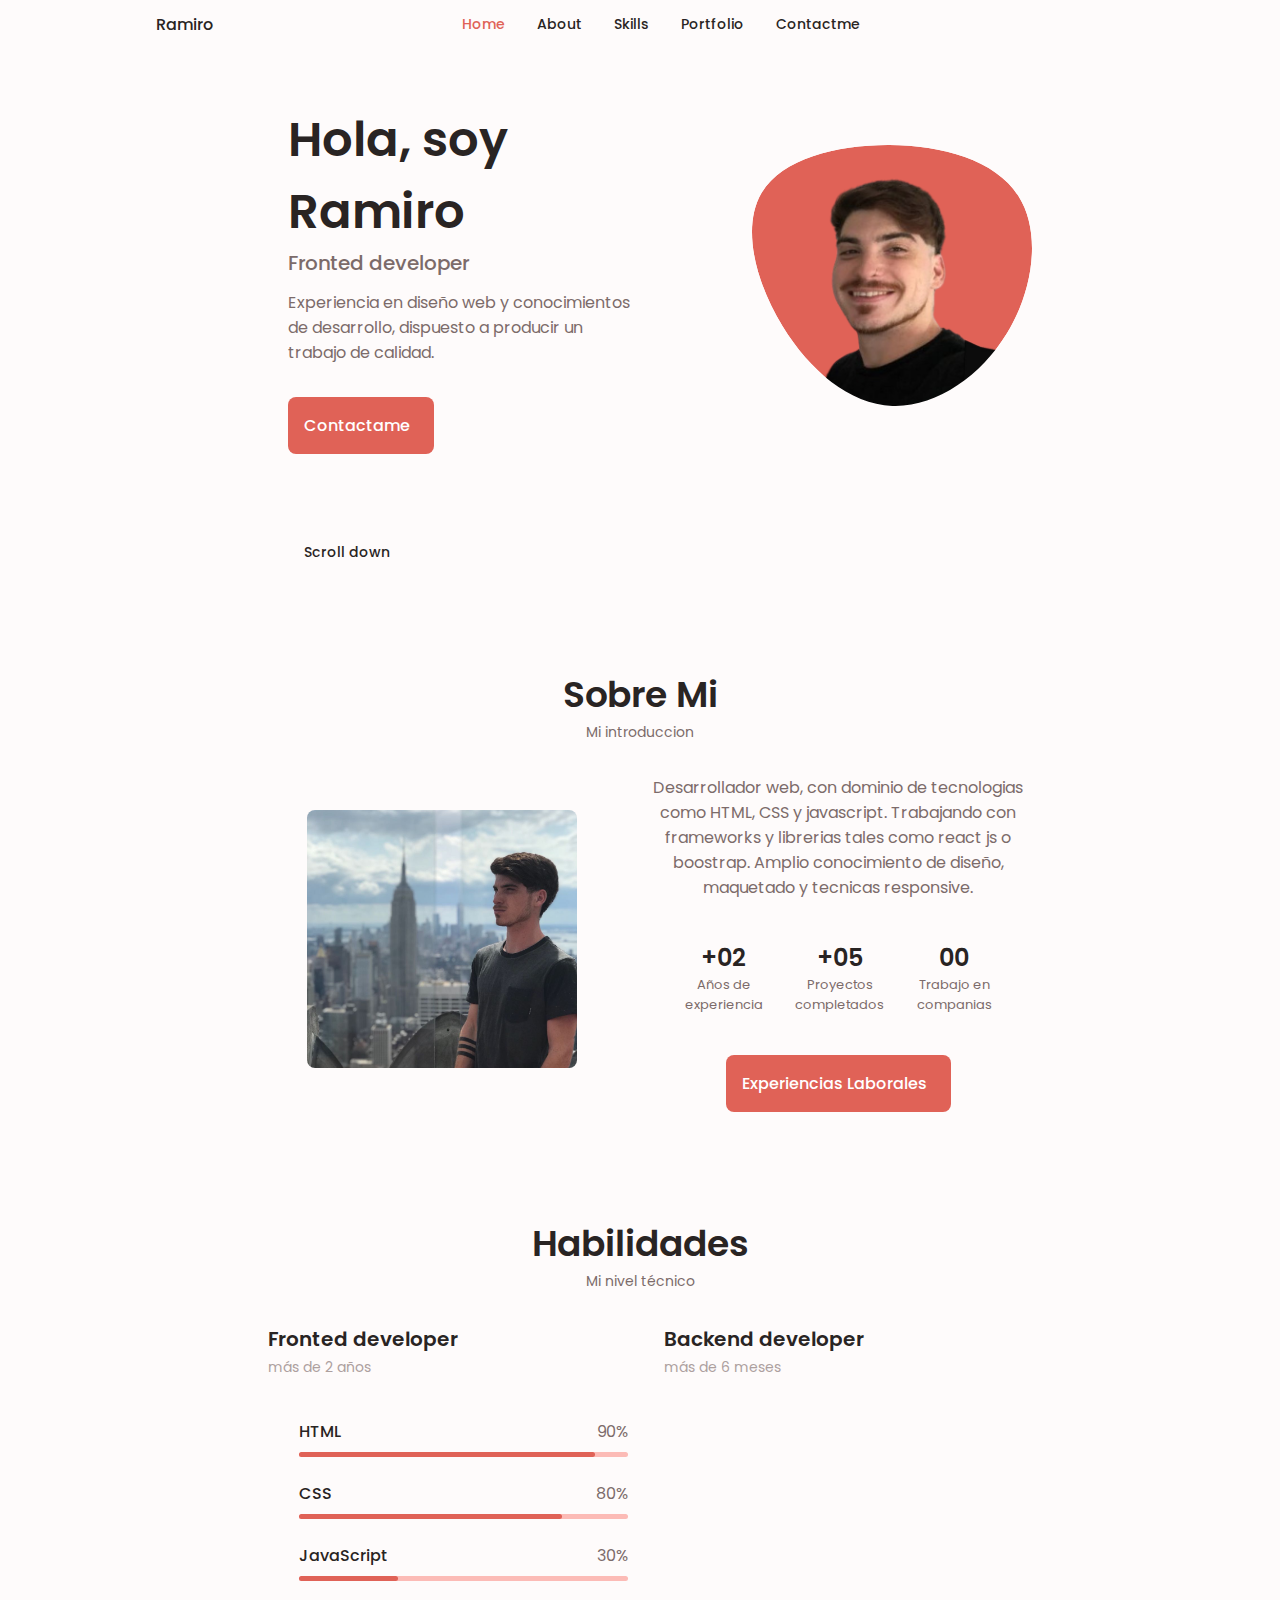
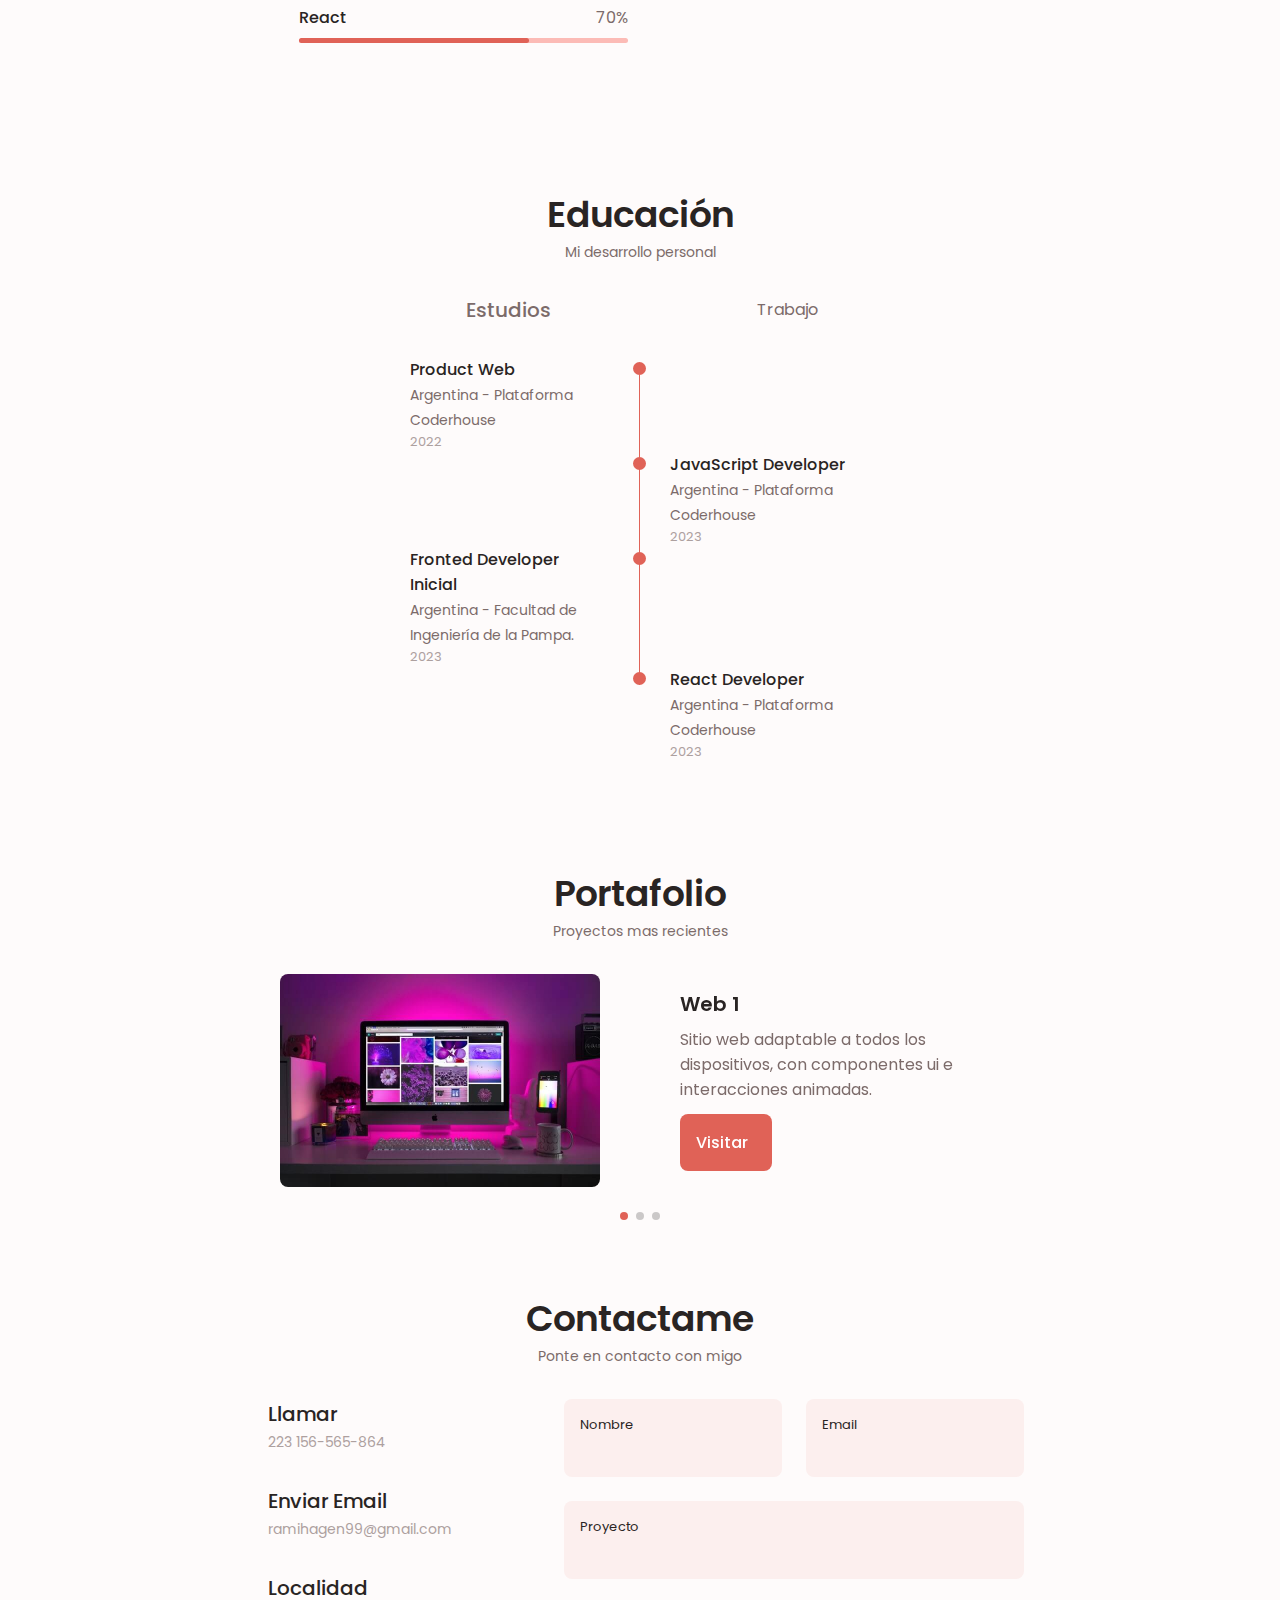
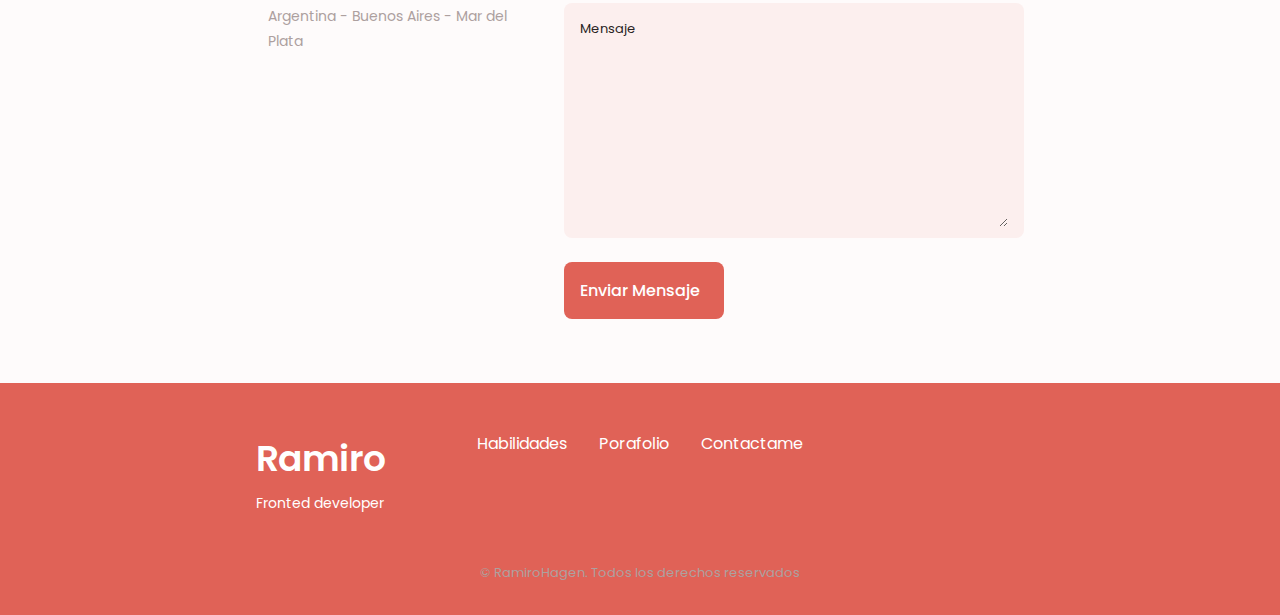
==== index.html @ aff9c55e "Web Responsive Total" ====
<!DOCTYPE html>
    <html lang="es">
    <head>
        <meta charset="UTF-8">
        <meta name="viewport" content="width=device-width, initial-scale=1.0">
        <link rel="icon" type="image/png" href="" sizes="16x16"> 

        <!--==================== UNICONS ====================-->
        <link rel="stylesheet" href="https://unicons.iconscout.com/release/v4.0.8/css/line.css">
        
        <!--==================== SWIPER CSS ====================-->
        <link rel="stylesheet" href="assets/css/swiper-bundle.min.css">
        
        <!--==================== CSS ====================-->
        <link rel="stylesheet" href="assets/css/styles.css">

        <title>Ramiro Hagen | Responsive Web</title>
    </head>
    <body>
        <!--==================== HEADER ====================-->
        <header class="header" id="header">
            <nav class="nav container">
                <a href="#" class="nav__logo">Ramiro</a>

                <div class="nav__menu" id="nav-menu">
                    <ul class="nav__list grid">
                        <li class="nav__item">
                            <a href="#home" class="nav__link active-link">
                                <i class="uil uil-estate nav__icon"></i> Home
                            </a>
                        </li>

                        <li class="nav__item">
                            <a href="#about" class="nav__link">
                                <i class="uil uil-user nav__icon"></i> About
                            </a>
                        </li>

                        <li class="nav__item">
                            <a href="#skills" class="nav__link">
                                <i class="uil uil-file-alt nav__icon"></i> Skills
                            </a>
                        </li>

                        <li class="nav__item">
                            <a href="#portfolio" class="nav__link">
                                <i class="uil uil-scenery nav__icon"></i> Portfolio
                            </a>
                        </li>

                        <li class="nav__item">
                            <a href="#contact" class="nav__link">
                                <i class="uil uil-message nav__icon"></i> Contactme
                            </a>
                        </li>
                    </ul>
                    <i class="uil uil-times nav__close" id="nav-close"></i>
                </div>

                <div class="nav__btns">
                    <!--boton tema oscuro-->
                    <i class="uil uil-moon change-theme" id="theme-button"></i>

                    <div class="nav__toggle" id="nav-toggle">
                        <i class="uil uil-apps"></i>
                    </div>
                </div>
            </nav>

        </header>

        <!--==================== MAIN ====================-->
        <main class="main">
            <!--==================== HOME ====================-->
            <section class="home section" id="home">
                <div class="home__container container grid">
                    <div class="home__content grid">
                       <div class="home__social">
                        <a href="https:www.linkedin.com" target="_blank" class="home__social-icon">
                            <i class="uil uil-linkedin-alt"></i>
                        </a>
                        <a href="www.github.com" target="_blank" class="home__social-icon">
                            <i class="uil uil-github-alt"></i>  
                        </a>
                        <a href="www.instagram.com" target="_blank" class="home__social-icon">
                            <i class="uil uil-instagram"></i>
                        </a>
                       </div> 

                       <div class="home__img">
                        <svg class="home__blob" viewBox="0 0 200 187" xmlns="http://www.w3.org/2000/svg" xmlns:xlink="http://www.w3.org/1999/xlink">
                            <mask id="mask0" mask-type="alpha">
                                <path d="M190.312 36.4879C206.582 62.1187 201.309 102.826 182.328 134.186C163.346 165.547 
                                130.807 187.559 100.226 186.353C69.6454 185.297 41.0228 161.023 21.7403 129.362C2.45775 
                                97.8511 -7.48481 59.1033 6.67581 34.5279C20.9871 10.1032 59.7028 -0.149132 97.9666 
                                0.00163737C136.23 0.303176 174.193 10.857 190.312 36.4879Z"/>
                            </mask>
                            <g mask="url(#mask0)">
                                <path d="M190.312 36.4879C206.582 62.1187 201.309 102.826 182.328 134.186C163.346 
                                165.547 130.807 187.559 100.226 186.353C69.6454 185.297 41.0228 161.023 21.7403 
                                129.362C2.45775 97.8511 -7.48481 59.1033 6.67581 34.5279C20.9871 10.1032 59.7028 
                                -0.149132 97.9666 0.00163737C136.23 0.303176 174.193 10.857 190.312 36.4879Z"/>
                                <image class="home__blob-img" x='20' y='17' href="assets/img/miPerfil.png"/>
                            </g>
                        </svg>
                       </div>

                       <div class="home__data">
                            <h1 class="home__title">Hola, soy Ramiro</h1>
                            <h3 class="home__subtitle">Fronted developer</h3>
                            <p class="home__description">Experiencia en diseño web y conocimientos de desarrollo, dispuesto a producir un trabajo de calidad.</p>
                            <a href="#contact" class="button button--flex home__button">
                                Contactame<i class="uil uil-message button__icon"></i>
                            </a>
                        </div>
                    </div>

                    <div class="home__scroll">
                        <a href="#about" class="home__scroll-button button--flex">
                            <i class="uil uil-mouse-alt-2 home__scroll-mouse"></i>
                            <span class="home__scroll-name">Scroll down</span>
                            <i class="uil uil-arrow-down home__scroll-arrow"></i>
                        </a>
                    </div>
                </div>
            </section>

            <!--==================== ABOUT ====================-->
            <section class="about section" id="about">
                <h2 class="section__title">Sobre Mi</h2>
                <span class="section__subtitle">Mi introduccion</span>

                <div class="about__container container grid">
                    <img src="assets/img/about.jpg" alt="" class="about__img">
                    <div class="about__data">
                        <p class="about__description">
                            Desarrollador web, con dominio de tecnologias como HTML, CSS y javascript. Trabajando con frameworks y librerias tales como react js o boostrap. Amplio conocimiento de diseño, maquetado y tecnicas responsive.</p>

                        <div class="about__info">
                            <div>
                                <span class="about__info-title">+02</span>
                                <span class="about__info-name">Años de <br> experiencia</span>
                            </div>

                            <div>
                                <span class="about__info-title">+05</span>
                                <span class="about__info-name">Proyectos <br> completados</span>
                            </div>

                            <div>
                                <span class="about__info-title">00</span>
                                <span class="about__info-name">Trabajo en<br>companias</span>
                            </div>
                        </div>

                        <div class="about__buttons">
                            <a href="Experiencia.html" class="button button--flex about__button">
                                Experiencias Laborales<i class="uil uil-angle-double-down button__icon"></i>
                            </a>
                        </div>
                    </div>
                </div>
            </section>

            <!--==================== SKILLS ====================-->
            <section class="skills section" id="skills">
                <h2 class="section__title">Habilidades</h2>
                <span class="section__subtitle">Mi nivel técnico</span>

                <div >
                    <div class="skills__container container grid">

                        <!--==================== SKILLS 1 ====================-->
                        <div class="skills__content skills__open">
                            <div class="skills__header">
                                <i class="uil uil-brackets-curly skills__icon"></i>

                                <div>
                                    <h1 class="skills__title">Fronted developer</h1>
                                    <span class="skills__subtitles">más de 2 años</span>
                                </div>

                                <i class="uil uil-angle-down skills__arrow"></i>
                            </div>
                            
                            <div class="skills__list grid">
                                <div class="skills__data">
                                    <div class="skills__titles">
                                        <h3 class="skills__name">HTML</h3>
                                        <span class="skills__number">90%</span>
                                    </div>
                                    <div class="skills__bar">
                                        <span class="skills__percentage skills__html"></span>
                                    </div>
                                </div>

                                <div class="skills__data">
                                    <div class="skills__titles">
                                        <h3 class="skills__name">CSS</h3>
                                        <span class="skills__number">80%</span>
                                    </div>
                                    <div class="skills__bar">
                                        <span class="skills__percentage skills__css"></span>
                                    </div>
                                </div>

                                <div class="skills__data">
                                    <div class="skills__titles">
                                        <h3 class="skills__name">JavaScript</h3>
                                        <span class="skills__number">30%</span>
                                    </div>
                                    <div class="skills__bar">
                                        <span class="skills__percentage skills__js"></span>
                                    </div>
                                </div>

                                <div class="skills__data">
                                    <div class="skills__titles">
                                        <h3 class="skills__name">React</h3>
                                        <span class="skills__number">70%</span>
                                    </div>
                                    <div class="skills__bar">
                                        <span class="skills__percentage skills__react"></span>
                                    </div>
                                </div>
                            </div>
                        </div>

                        <!--==================== SKILLS 2 ====================-->

                        <div class="skills__content skills__close">
                            <div class="skills__header">
                                <i class="uil uil-server-alt skills__icon"></i>

                                <div>
                                    <h1 class="skills__title">Backend developer</h1>
                                    <span class="skills__subtitles">más de 6 meses</span>
                                </div>

                                <i class="uil uil-angle-down skills__arrow"></i>
                            </div>
                            
                            <div class="skills__list grid">
                                <div class="skills__data">
                                    <div class="skills__titles">
                                        <h3 class="skills__name">PHP</h3>
                                        <span class="skills__number">30%</span>
                                    </div>
                                    <div class="skills__bar">
                                        <span class="skills__percentage skills__php"></span>
                                    </div>
                                </div>

                                <div class="skills__data">
                                    <div class="skills__titles">
                                        <h3 class="skills__name">Node Js</h3>
                                        <span class="skills__number">60%</span>
                                    </div>
                                    <div class="skills__bar">
                                        <span class="skills__percentage skills__node"></span>
                                    </div>
                                </div>

                                <div class="skills__data">
                                    <div class="skills__titles">
                                        <h3 class="skills__name">Firebase</h3>
                                        <span class="skills__number">80%</span>
                                    </div>
                                    <div class="skills__bar">
                                        <span class="skills__percentage skills__firebase"></span>
                                    </div>
                                </div>

                                <div class="skills__data">
                                    <div class="skills__titles">
                                        <h3 class="skills__name">python</h3>
                                        <span class="skills__number">20%</span>
                                    </div>
                                    <div class="skills__bar">
                                        <span class="skills__percentage skills__python"></span>
                                    </div>
                                </div>
                            </div>
                        </div>
                    </div>
                </div>
            </section>

            <!--==================== QUALIFICATION ====================-->
            <section class="qualification section">
                <h2 class="section__title">Educación</h2>
                <span class="section__subtitle">Mi desarrollo personal</span>

                <div class="qualification__container container">
                    <div class="qualification__tabs">
                        <div class="qualification__button button--flex">
                            <i class="uil uil-graduation-cap qualification__icon"></i>
                            Estudios
                        </div>

                        <div class=" button--flex">
                            <i class="uil uil-suitcase-alt"></i>
                            Trabajo
                        </div>
                    </div>

                    <div class="qualification__sections">
                        <!--seccion eduaccion-->
                        <div class="qualification__content">
                            <!--1-->
                            <div class="qualification__data">
                               <div>
                                    <h3 class="qualification__title">Product Web</h3>
                                    <span class="qualification__subtitle">Argentina - Plataforma Coderhouse</span>
                                    <div class="qualification__calendar">
                                        <i class="uil uil-schedule"></i>
                                        2022
                                    </div>
                                </div> 
                            
                                <div>
                                    <span class="qualification__rounder"></span>
                                    <span class="qualification__line"></span>
                                </div>
                            </div>
                            <!--2-->
                            <div class="qualification__data">
                                <div></div>

                                <div>
                                    <span class="qualification__rounder"></span>
                                    <span class="qualification__line"></span>
                                </div>

                                <div>
                                     <h3 class="qualification__title">JavaScript Developer</h3>
                                     <span class="qualification__subtitle">Argentina - Plataforma Coderhouse</span>
                                     <div class="qualification__calendar">
                                         <i class="uil uil-schedule"></i>
                                         2023
                                     </div>
                                 </div> 
                             </div>
                             <!--3-->
                             <div class="qualification__data">
                                <div>
                                     <h3 class="qualification__title">Fronted Developer Inicial</h3>
                                     <span class="qualification__subtitle">Argentina -  Facultad de Ingeniería de la Pampa.
                                    </span>
                                     <div class="qualification__calendar">
                                         <i class="uil uil-schedule"></i>
                                         2023
                                     </div>
                                 </div> 
 
                                 <div>
                                     <span class="qualification__rounder"></span>
                                     <span class="qualification__line"></span>
                                 </div>
                             </div>
                             <!--4-->
                             <div class="qualification__data">
                                <div></div>

                                <div>
                                    <span class="qualification__rounder"></span>
                                    <!--el span .qualifiaction__line no es para el ultimo.-->
                                </div>

                                <div>
                                     <h3 class="qualification__title">React Developer</h3>
                                     <span class="qualification__subtitle">Argentina - Plataforma Coderhouse</span>
                                     <div class="qualification__calendar">
                                         <i class="uil uil-schedule"></i>
                                         2023
                                     </div>
                                </div> 
                             </div>
                        </div>
                    </div>
                </div>
            </section>

            <!--==================== PORTFOLIO ====================-->
            <section class="portfolio section" id="portfolio">
                <h2 class="section__title">Portafolio</h2>
                <span class="section__subtitle">Proyectos mas recientes</span>

                <div class="portfolio__container container swiper-container">
                    <div class="swiper-wrapper">
                        <!-- proyecto 1-->
                        <div class="portfolio__content grid swiper-slide">
                            <img src="assets/img/portfolio1.jpg" alt="" class="portfolio__img">

                            <div class="portfolio__data">
                                <h3 class="portfolio__title">Web 1</h3>
                                <p class="portfolio__description">Sitio web adaptable a todos los dispositivos, con componentes ui e interacciones animadas.</p>
                                <a href="#" class="button button--flex button--small portfolio__button">
                                    Visitar
                                    <i class="uil uil-arrow-right button__icon"></i>
                                </a>
                            </div>
                        </div>

                         <!-- proyecto 2-->
                         <div class="portfolio__content grid swiper-slide">
                            <img src="assets/img/portfolio2.jpg" alt="" class="portfolio__img">

                            <div class="portfolio__data">
                                <h3 class="portfolio__title">Web 2</h3>
                                <p class="portfolio__description">Sitio web adaptable a todos los dispositivos, con componentes ui e interacciones animadas.</p>
                                <a href="#" class="button button--flex button--small portfolio__button">
                                    Visitar
                                    <i class="uil uil-arrow-right button__icon"></i>
                                </a>
                            </div>
                        </div>

                         <!-- proyecto 3-->
                         <div class="portfolio__content grid swiper-slide">
                            <img src="assets/img/portfolio3.jpg" alt="" class="portfolio__img">

                            <div class="portfolio__data">
                                <h3 class="portfolio__title">Web 3</h3>
                                <p class="portfolio__description">Sitio web adaptable a todos los dispositivos, con componentes ui e interacciones animadas.</p>
                                <a href="#" class="button button--flex button--small portfolio__button">
                                    Visitar
                                    <i class="uil uil-arrow-right  button__icon"></i>
                                </a>
                            </div>
                        </div>
                    </div>

                    <div class="swiper-button-next">
                        <i class="uil uil-angle-right-b swiper-portfolio-icon"></i>
                    </div>
                    <div class="swiper-button-prev">
                        <i class="uil uil-angle-left-b swiper-portfolio-icon"></i>
                    </div>

                    <div class="swiper-pagination"></div>
                </div>
            </section>



            <!--==================== CONTACT ME ====================-->
            <section class="contact section" id="contact">
                <h2 class="section__title">Contactame</h2>
                <span class="section__subtitle">Ponte en contacto con migo</span>

                <div class="container contact__container grid">
                    <div>
                        <div class="contact__information">
                            <i class="uil uil-mobile-android contact__icon"></i>

                            <div>
                                <a href="tel:02236565864" target="_blank">
                                    <h3 class="contact__title">Llamar</h3>
                                    <span class="contact__subtitle">223 156-565-864</span>
                                </a> 
                            </div>
                        </div>

                        <div class="contact__information">
                            <i class="uil uil-envelope contact__icon"></i>

                            <div>
                                <a href="mailto:ramihagen99@gmail.com?Subjet=Interesado%20en%20sus%20servicios" target="_blank">
                                    <h3 class="contact__title"> Enviar Email</h3>
                                    <span class="contact__subtitle">ramihagen99@gmail.com</span>
                                </a>
                            </div>
                        </div>

                        <div class="contact__information">
                            <i class="uil uil-map-marker contact__icon"></i>

                            <div>
                                <h3 class="contact__title">Localidad</h3>
                                <span class="contact__subtitle">Argentina - Buenos Aires - Mar del Plata</span>
                            </div>
                        </div>
                    </div>

                    <form action="" class="contact__form grid">
                        <div class="contact__inputs grid">
                            <div class="contact__content">
                                <label for="" class="contact__label">Nombre</label>
                                <input type="text" class="contact__input">
                            </div>

                            <div class="contact__content">
                                <label for="" class="contact__label">Email</label>
                                <input type="email" class="contact__input">
                            </div>
                        </div>

                        <div class="contact__content">
                            <label for="" class="contact__label">Proyecto</label>
                            <input type="text" class="contact__input">
                        </div>

                        <div class="contact__content">
                            <label for="" class="contact__label">Mensaje</label>
                            <textarea name="" id="" cols="0" rows="7" class="contact__input"></textarea>
                        </div>

                        <div>
                            <a href="Enviado.html" class="button button--flex contact__button">
                                Enviar Mensaje
                                <i class="uil uil-message button__icon button__icon"></i>
                            </a>
                        </div>
                    </form>
                </div>
            </section>
        </main>

        <!--==================== FOOTER ====================-->
        <footer class="footer">
            <div class="footer__bg">
                <div class="footer__container container grid">
                    <div>
                        <h1 class="footer__title">Ramiro</h1>
                        <span class="footer__subtitle">Fronted developer</span>
                    </div>

                    <ul class="footer__links">
                        <li>
                            <a href="#skills" class="footer__link">Habilidades</a>
                        </li>
                        <li>
                            <a href="#portfolio" class="footer__link">Porafolio</a>
                        </li>
                        <li>
                            <a href="#contact" class="footer__link">Contactame</a>
                        </li>
                    </ul>

                    <div class="footer__socials">
                        <a href="" class="footer__social">
                            <i class="uil uil-linkedin"></i>
                        </a>

                        <a href="https://www.facebook.com/" target="_blank" class="footer__social">
                            <i class="uil uil-facebook-f"></i>
                        </a>

                        <a href="https://www.instagram.com/" target="_blank" class="footer__social">
                            <i class="uil uil-instagram"></i>
                        </a>
                    </div>
                </div>

                <p class="footer__copy">&#169; RamiroHagen. Todos los derechos reservados </p>
            </div>
        </footer>
        
        <!--==================== SCROLL TOP ====================-->
        <a href="#" class="scrollup" id="scroll-up">
            <i class="uil uil-arrow-up scrollup__icon"></i>
        </a>

        <!--==================== SWIPER JS ====================-->
        <script src="assets/js/swiper-bundle.min.js"></script>

        <!--==================== MAIN JS ====================-->
        <script src="assets/js/main.js"></script>
    </body>
</html>
---- assets/css/styles.css ----
/*==================== GOOGLE FONTS ====================*/
@import url("https://fonts.googleapis.com/css2?family=Poppins:wght@400;500;600&display=swap");

/*==================== VARIABLES CSS ====================*/
:root {
    --header-height: 3rem;

    /*========== Colors ==========*/
    /* Change favorite color */
    --hue-color: 5; /*Purple 250 - Green 142 - Blue 230 - Pink 340*/

    /* HSL color mode */
    --first-color: hsl(var(--hue-color), 69%, 61%);
    --first-color-second: hsl(var(--hue-color), 69%, 61%);
    --first-color-alt: hsl(var(--hue-color), 57%, 53%);
    --first-color-lighter: hsl(var(--hue-color), 92%, 85%);
    --title-color: hsl(var(--hue-color), 8%, 15%);
    --text-color: hsl(var(--hue-color), 8%, 45%);
    --text-color-light: hsl(var(--hue-color), 8%, 65%);
    --input-color: hsl(var(--hue-color), 70%, 96%);
    --body-color: hsl(var(--hue-color), 60%, 99%);
    --container-color: #fff;
    --scroll-bar-color: hsl(var(--hue-color), 12%, 90%);
    --scroll-thumb-color: hsl(var(--hue-color), 12%, 80%);

    /*========== Font and typography ==========*/
    --body-font: 'Poppins', sans-serif;

    /* .5rem = 8px, 1rem = 16px, 1.5rem = 24px ... */
    --big-font-size: 2rem;
    --h1-font-size: 1.5rem;
    --h2-font-size: 1.25rem;
    --h3-font-size: 1.125rem;
    --normal-font-size: .938rem;
    --small-font-size: .813rem;
    --smaller-font-size: .75rem;

    /*========== Font weight ==========*/
    --font-medium: 500;
    --font-semi-bold: 600;

    /*========== Margenes Bottom ==========*/
    /* .25rem = 4px, .5rem = 8px, .75rem = 12px ... */
    --mb-0-25: .25rem;
    --mb-0-5: .5rem;
    --mb-0-75: .75rem;
    --mb-1: 1rem;
    --mb-1-5: 1.5rem;
    --mb-2: 2rem;
    --mb-2-5: 2.5rem;
    --mb-3: 3rem;

    /*========== z index ==========*/
    --z-tooltip: 10;
    --z-fixed: 100;
    --z-modal: 1000;
}

/* Font size for large devices */
@media screen and (min-width: 968px) {
    :root {
        --big-font-size: 3rem;
        --h1-font-size: 2.25rem;
        --h2-font-size: 1.5rem;
        --h3-font-size: 1.25rem;
        --normal-font-size: 1rem;
        --small-font-size: .875rem;
        --smaller-font-size: .813rem;
    }
}

/*========== Variables Dark theme ==========*/
body.dark-theme{
  /* HSL color mode */
  --first-color-second: hsl(var(--hue-color), 30%, 61%);
  --title-color: hsl(var(--hue-color), 8%, 95%);
  --text-color: hsl(var(--hue-color), 8%, 75%);
  --input-color: hsl(var(--hue-color), 29%, 16%);
  --body-color: hsl(var(--hue-color), 28%, 5%);
  --container-color: hsl(var(--hue-color), 29%, 16%);
  --scroll-bar-color: hsl(var(--hue-color), 12%, 48%);
  --scroll-thumb-color: hsl(var(--hue-color), 12%, 36%);
}

/*========== Button Dark/Light ==========*/
.nav__btns{
  display: flex;
  align-items: center;
}

.change-theme{
  font-size: 1.25rem;
  color: var(--title-color);
  margin-right: var(--mb-1);
  cursor: pointer;
}

.change-theme:hover{
  color: var(--first-color);
}


/*==================== BASE ====================*/
* {
  box-sizing: border-box;
  padding: 0;
  margin: 0;
}

html {
  scroll-behavior: smooth;
}

body {
  margin: 0 0 var(--header-height) 0;
  font-family: var(--body-font);
  font-size: var(--normal-font-size);
  background-color: var(--body-color);
  color: var(--text-color);
}

h1, h2, h3, h4 {
  color: var(--title-color);
  font-weight: var(--font-semi-bold);
}

ul {
  list-style: none;
}

th{
  color: var(--first-color-lighter);
  background-color: var(--container-color);
}

a {
  text-decoration: none;
}

img {
  max-width: 100%;
  height: auto;
}

/*==================== REUSABLE CSS CLASSES ====================*/
.section {
  padding: 2rem 0 4rem;
}

.section__title {
  font-size: var(--h1-font-size);
  color: var(--title-color);
}

.section__subtitle {
  display: block;
  font-size: var(--small-font-size);
  margin-bottom: var(--mb-3);
}

.section__title, 
.section__subtitle {
  text-align: center;
}

/*==================== LAYOUT ====================*/
.container {
  max-width: 768px;
  margin-left: var(--mb-1-5);
  margin-right: var(--mb-1-5);
}

.grid {
  display: grid;
  gap: 1.5rem;
}

.header {
  width: 100%;
  position: fixed;
  bottom: 0;
  left: 0;
  z-index: var(--z-fixed);
  background-color: var(--body-color);
}

/*==================== NAV ====================*/
.nav{
  max-width: 968px;
  height: var(--header-height);
  display: flex;
  justify-content: space-between;
  align-items: center;
}

.nav__logo,
.nav__toggle{
  color: var(--title-color);
  font-weight: var(--font-medium);
}

.mav__logo:hover{
  color: var(--first-color)
}

.nav__toggle{
  font-size: 1.1rem;
  cursor: pointer
}

.nav__toggle:hover{
  color: var(--first-color);

}

@media screen and (max-width: 767px){
  .nav__menu{
    position: fixed;
    bottom: -100%;
    left: 0;
    width: 100%;
    background-color: var(--body-color);
    padding: 2rem 1.5rem 4rem;
    box-shadow: 0 -1px 4px rgba(0,0,0,.15);
    border-radius: 1.5rem 1.5rem 0 0;
    transition: .3s;
  }
}

.nav__list{
  grid-template-columns: repeat(3, 1fr);
  gap: 2rem;
}

.nav__link{
  display: flex;
  flex-direction: column;
  align-items: center;
  font-size: var(--small-font-size);
  color: var(--title-color);
  font-weight: var(--font-medium);
}

.nav__link:hover{
  color: var(--first-color);
}

.nav__icon{
  font-size: 1.2rem;
}

.nav__close{
  position: absolute;
  right: 1.3rem;
  bottom: .5rem;
  font-size: 1.5rem;
  cursor: pointer;
  color: var(--first-color);
}

.nav__icon:hover{
  color: var(--first-color)
}


/* show menu */
.show-menu{
  bottom: 0;
}

/* Active link */
.active-link{
  color: var(--first-color) !important;
}

/* Change background header */
.scroll-header{
  box-shadow: 0 -1px 4px rgba(0,0,0,.15);
}
/*==================== HOME ====================*/
.home__container{
  gap: 1rem;
}

.home__content{
  grid-template-columns: .5fr 3fr;
  padding-top: 3.5rem;
  align-items: center;
}

.home__social{
  display: grid;
  grid-template-columns: max-content;
  row-gap: 1rem;
  margin-right: 5vw;
 /*ojoooooooo*/
}

.home__social-icon{
  font-size: 1.25rem;
  color: var(--first-color);
}

.home__social-icon:hover{
  color: var(--first-color-alt);
}

.home__blob{
  width: 200px;
  fill: var(--first-color);
}

.home__blob-img{
  width: 170px;
}

.home__data{
  grid-column: 1/3;
}

.home__title{
  font-size: var(--big-font-size)
}

.home__subtitle{
  font-size: var(--h3-font-size);
  color: var(--text-color);
  font-weight: var(--font-medium);
  margin-bottom: var(--mb-0-75);
}

.home__description{
  margin-bottom: var(--mb-2);
}

.home__scroll{
  display: none;
}

.home__scroll-button{
  color: var(--first-color);
  transition: .3s;
}

.home__scroll-button:hover{
  transform: translateY(.25rem);
}

.home__scroll-mouse{
  font-size: 2rem;
}

.home__scroll-name{
  font-size: var(--small-font-size);
  color: var(--title-color);
  font-weight: var(--font-medium);
  margin-right: var(--mb-0-25);
}

.home__scroll-arrow{
  font-size: 1.25rem;
}

.home__button:hover .button__icon{
  transform: translateX(.20rem);
}

/*==================== BUTTONS ====================*/
.button{
  display: inline-block;
  background-color: var(--first-color);
  color:#fff;
  padding: 1rem;
  border-radius: .5rem;
  font-weight: var(--font-medium);
}

.button:hover{
  background-color: var(--first-color-alt);
}

.button__icon{
  font-size: 1.25rem;
  margin-left: var(--mb-0-5);
  transition: .3s;
}

.button--flex{
  display: inline-flex;
  align-items: center;

}

/*==================== ABOUT ====================*/
.about__img{
  width: 270px;
  border-radius: .5rem;
  justify-self: center;
  align-self: center;
  margin-bottom: .5rem;
}

.about__description{
  text-align: center;
  margin-bottom: var(--mb-2-5);
}

.about__info{
  display:flex;
  justify-content: space-evenly;
  margin-bottom: var(--mb-2-5);
}

.about__info-title{
  font-size: var(--h2-font-size);
  font-weight: var(--font-semi-bold);
  color: var(--title-color);
}

.about__info-name{
  font-size: var(--smaller-font-size);
}

.about__info-title,
.about__info-name{
  display: block;
  text-align: center;
}

.about__buttons{
  display: flex;
  justify-content: center;
}

.about__button:hover .button__icon{
  transform: translateY(.15rem);
}

/*==================== SKILLS ====================*/
.skills__container{
  row-gap: 0;
}

.skills__header{
  display: flex;
  align-items: center;
  margin-bottom: var(--mb-2-5);
  cursor: pointer;
}

.skills__icon,
.skills__arrow{
  font-size: 2rem;
  color: var(--first-color);
}

.skills__icon{
  margin-right: var(--mb-0-75);
}

.skills__title{
  font-size: var(--h3-font-size);
}

.skills__subtitles{
  font-size: var(--small-font-size);
  color: var(--text-color-light);
}

.skills__arrow{
  margin-left: auto;
  transition: .4s;
}

.skills__list{
  row-gap: 1.5rem;
  padding-left: 2.7rem;
}

.skills__titles{
  display: flex;
  justify-content: space-between;
  margin-bottom: var(--mb-0-5);
}

.skills__name{
  font-size: var(--normal-font-size);
  font-weight: var(--font-medium);
}

.skills__bar,
.skills__percentage{
  height: 5px;
  border-radius: .25rem;
}

.skills__bar{
  background-color: var(--first-color-lighter);
}

.skills__percentage{
  display: block;
  background-color: var(--first-color);
}

.skills__html{
  width: 90%;
}

.skills__css{
  width: 80%;
}

.skills__js{
  width: 30%;
}

.skills__react{
  width: 70%;
}

.skills__php{
  width: 30%;
}

.skills__node{
  width: 60%;
}

.skills__firebase{
  width: 80%;
}

.skills__python{
  width: 20%;
}

.skills__close .skills__list{
  height: 0;
  overflow: hidden;
}

.skills__open .skills__list{
  height: max-content;
  margin-bottom: var(--mb-2-5);
}

.skills__open .skills__arrow{
  transform: rotate(-180deg);
}
/*==================== QUALIFICATION ====================*/
.qualification__tabs{
  display: flex;
  justify-content: space-evenly;
  margin-bottom: var(--mb-2);
}

.qualification__button{
  font-size: var(--h3-font-size);
  font-weight: var(--font-medium);
  cursor: pointer;
}

.qualification__button:hover{
  color: var(--first-color);
}

.qualification__icon{
  font-size: 1.8rem;
  margin-right: var(--mb-0-25);
}

.qualification__data{
  display: grid;
  grid-template-columns: 1fr max-content 1fr;
  column-gap: 1.5rem;
}

.qualification__title{
  font-size: var(--normal-font-size);
  font-weight: var(--font-medium);
}

.qualification__subtitle{
  display: inblock;
  font-size: var(--small-font-size);
  margin-bottom: var(--mb-1);
}

.qualification__calendar{
  font-size: var(--smaller-font-size);
  color: var(--text-color-light);
}

.qualification__rounder{
  display: inline-block;
  width: 13px;
  height: 13px;
  background-color: var(--first-color);
  border-radius: 50%;
}

.qualification__line{
 display: block;
  width: 1px;
  height: 100%;
  background-color: var(--first-color);
  transform: translate(6px, -7px);
}


/*==================== SERVICES ====================*/


/* Active Modal */


/*==================== PORTFOLIO ====================*/
.portfolio__container{
  overflow: initial;
}

.portfolio__content{
  padding: 0 1.5rem;
}

.portfolio__img{
  width: 265px;
  border-radius: .5rem;
  justify-self: center;
}

.portfolio__title{
  font-size: var(--h3-font-size);
  margin-bottom: var(--mb-0-5);
}

.portfolio__description{
  margin-bottom: var(--mb-0-75);
}

.portfolio__button:hover .button__icon{
  transform: translateX(.25rem);
}

.swiper-button-prev::after,
.swiper-button-next::after{
  content: '';
}

.swiper-portfolio-icon{
  font-size: 2rem;
  color: var(--first-color)
}

.swiper-button-prev{
  left: -.5rem;
}

.swiper-button-next{
  right: -.5rem;
}

.swiper-container-horizontal > .swiper-pagination-bullets{
  bottom: -2.5rem;
}

.swiper-pagination-bullet-active{
  background-color: var(--first-color);
}

.swiper-button-prev,
.swiper-button-next,
.swiper-pagination-bullet{
  outline: none;
}

/*==================== CONTACT ME ====================*/
.contact__container{
  row-gap: 3rem;
}

.contact__information{
  display: flex;
  margin-bottom: var(--mb-2);
}

.contact__icon{
  font-size: 2rem;
  color: var(--first-color);
  margin-right: var(--mb-0-75);
}

.contact__title{
  font-size: var(--h3-font-size);
  font-weight: var(--font-medium);
}

.contact__subtitle{
  font-size: var(--small-font-size);
  color: var(--text-color-light) !important;
  text-decoration: none;
}

.contact__content{
  background-color: var(--input-color);
  border-radius: .5rem;
  padding: .75rem 1rem .25rem;
}

.contact__label{
  font-size: var(--smaller-font-size);
  color: var(--title-color);
}

.contact__input{
  width: 100%;
  background-color: var(--input-color);
  color: var(--text-color);
  font-family: var(--body-font);
  font-size: var(--normal-font-size);
  border: none;
  outline: none;
  padding: .25rem .5rem .5rem 0;
}

.contact__button:hover .button__icon{
  transform: translateX(.15rem);
}
/*==================== FOOTER ====================*/
.footer{
  padding-top: 2rem;
}

.footer__container{
  row-gap: 3.5rem;
}

.footer__bg{
  background-color: var(--first-color-second);
  padding: 2rem 0 3rem;
}

.footer__title{
  font-size: var(--h1-font-size);
  margin-bottom: var(--mb-0-25);
}

.footer__subtitle{
  font-size: var(--small-font-size);
}

.footer__links{
  display: flex;
  flex-direction: column;
  row-gap: 1.5rem;
}

.footer__links:hover{
  color: var(--first-color-lighter)
}

.footer__social{
  font-size: 1.25rem;
  margin-right: var(--mb-1-5);
}

.footer__social:hover{
  color: var(--first-color-lighter)
}

.footer__copy{
  font-size: var(--smaller-font-size);
  text-align: center;
  color: var(--text-color-light);
  margin-top: var(--mb-3);
}

.footer__title,
.footer__subtitle,
.footer__link,
.footer__social{
  color: #fff;
}

/*========== SCROLL UP ==========*/
.scrollup{
  position: fixed;
  right: 1rem;
  bottom: -20%;
  background-color: var(--first-color);
  opacity: .5;
  padding: 0 .3rem;
  border-radius: .4rem;
  transition: .4s;
}

.scrollup:hover{
  background-color: var(--first-color-alt);
}

.scrollup__icon{
  font-size: 1.5rem;
  color: #fff;
}

/* Show scroll */
.show-scroll{
  bottom: 4rem;
}
/*========== SCROLL BAR ==========*/
::-webkit-scrollbar{
  width: .60rem;
  background-color: var(--scroll-bar-color);
  border-radius: .5rem;
}

::-webkit-scrollbar-thumb{
  background-color: var(--scroll-thumb-color);
  border-radius: .5rem;
}

::-webkit-scrollbar-thumb:hover{
  background-color: var(--text-color-light);
}

/*==================== MEDIA QUERIES ====================*/
/* For small devices */


/* For medium devices */
@media screen and (min-width: 410px){
  .home__social{
    margin-right: 18vw;
  }
}

@media screen and (min-width: 568px){
  .home__content{
    grid-template-columns: max-content 1fr 1fr;
  }
  .home__data{
    grid-column: initial;
  }
  .home__social{
    margin-right: 0;
  }
  .home__img{
    order: 1;
    justify-self: center;
  }
  .about__container,
  .skills__container,
  .portfolio__content,
  .contact__container,
  .footer__container{
    grid-template-columns: repeat(2,1fr)
  }

  /*cambiar breakpoints de .portfolio__conent y bajar mas el de qualifications*/

  .qualification__sections{
    display: grid;
    grid-template-columns: .6fr;
    justify-content: center;
  }
}

@media screen and (min-width: 767px){
  .header{
    top: 0;
    bottom: initial;
  }
  .header,
  .main,
  .footer__container{
    padding: 0 1rem;
  }
  .nav__icon,
  .nav__close,
  .nav__toggle{
    display: none;
  }
  .nav__list{
    display: flex;
    column-gap: 2rem;
  }
  .section{
    padding: 4.5rem 0 2rem;
  }

  .footer{
    margin-bottom: -3rem;
  }
  .portfolio__img{
    width: 320px;
  }
  .portfolio__content{
    align-items: center;
  }
}


@media screen and (min-width: 780px){
  .body{
    margin: 0;
  }
  .section__subtitle{
    margin-bottom: 2rem;
  }
  .home__container{
    row-gap: 5rem;
  }
  .home__content{
    padding-top: 2rem;
    column-gap: 2rem;
  }
  .home__blob{
    width: 245px;
  }
  .home__scroll{
    display: block;
  }
  .home__scroll-button{
    margin-left: 3rem;
    margin-top: -2rem;
  }
  .footer__container{
    grid-template-columns: repeat(3, 1fr);
  }
  .footer__bg{
    padding: 3rem 0 2rem;
  }
  .footer__links{
    flex-direction: row;
    column-gap: 2rem;
  }
  .footer__socials{
    justify-self: flex-end;
    margin-left: 3.5rem;
  }
}
@media screen and (min-width: 855px){
  .container,
  .footer{
    margin-left: auto;
    margin-right: auto;
  }
}
  

/* For large devices */
@media screen and (min-width: 968px){
  .header,
  .main,
  .footer__container{
    padding: 0
  }
  .home__blob{
    width: 280px;
  }
  .home__img{
    margin-left: 25%;
  }
  .home__social{
    transform: translateX(-5rem);
  }
  .portfolio__content{
    column-gap: 5rem;
  }
  .swiper-portfolio-icon{
    font-size: 3.5rem;
  }
  .swiper-button-prev{
    left: -3.5rem;
  }
  .swiper-button-next{
    right: -3.5rem;
  }
  .swiper-container-horizonal > .swiper-pagination-bullets{
    bottom: -4.5rem;
  }
  .contact__form{
    width: 460px;
  }
  .contact__inputs{
    grid-template-columns: repeat(2, 1fr);
  }
}
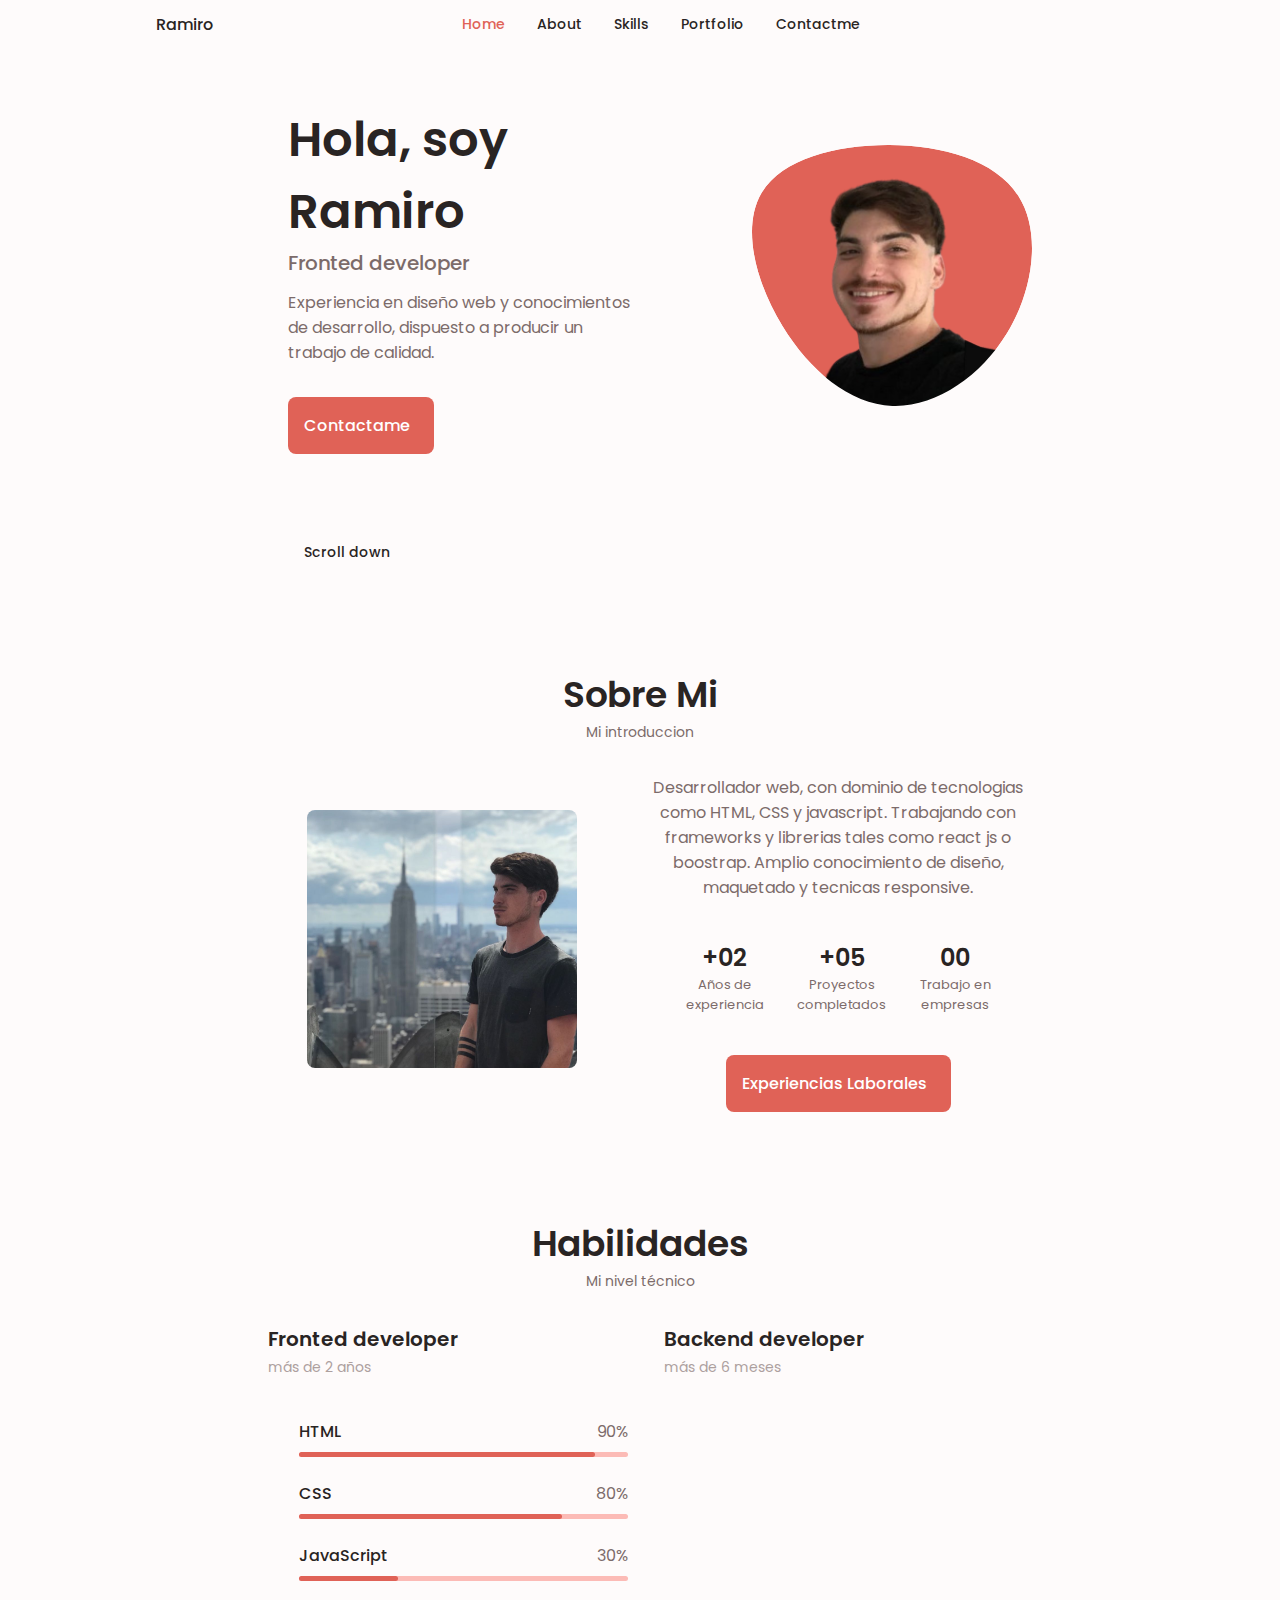
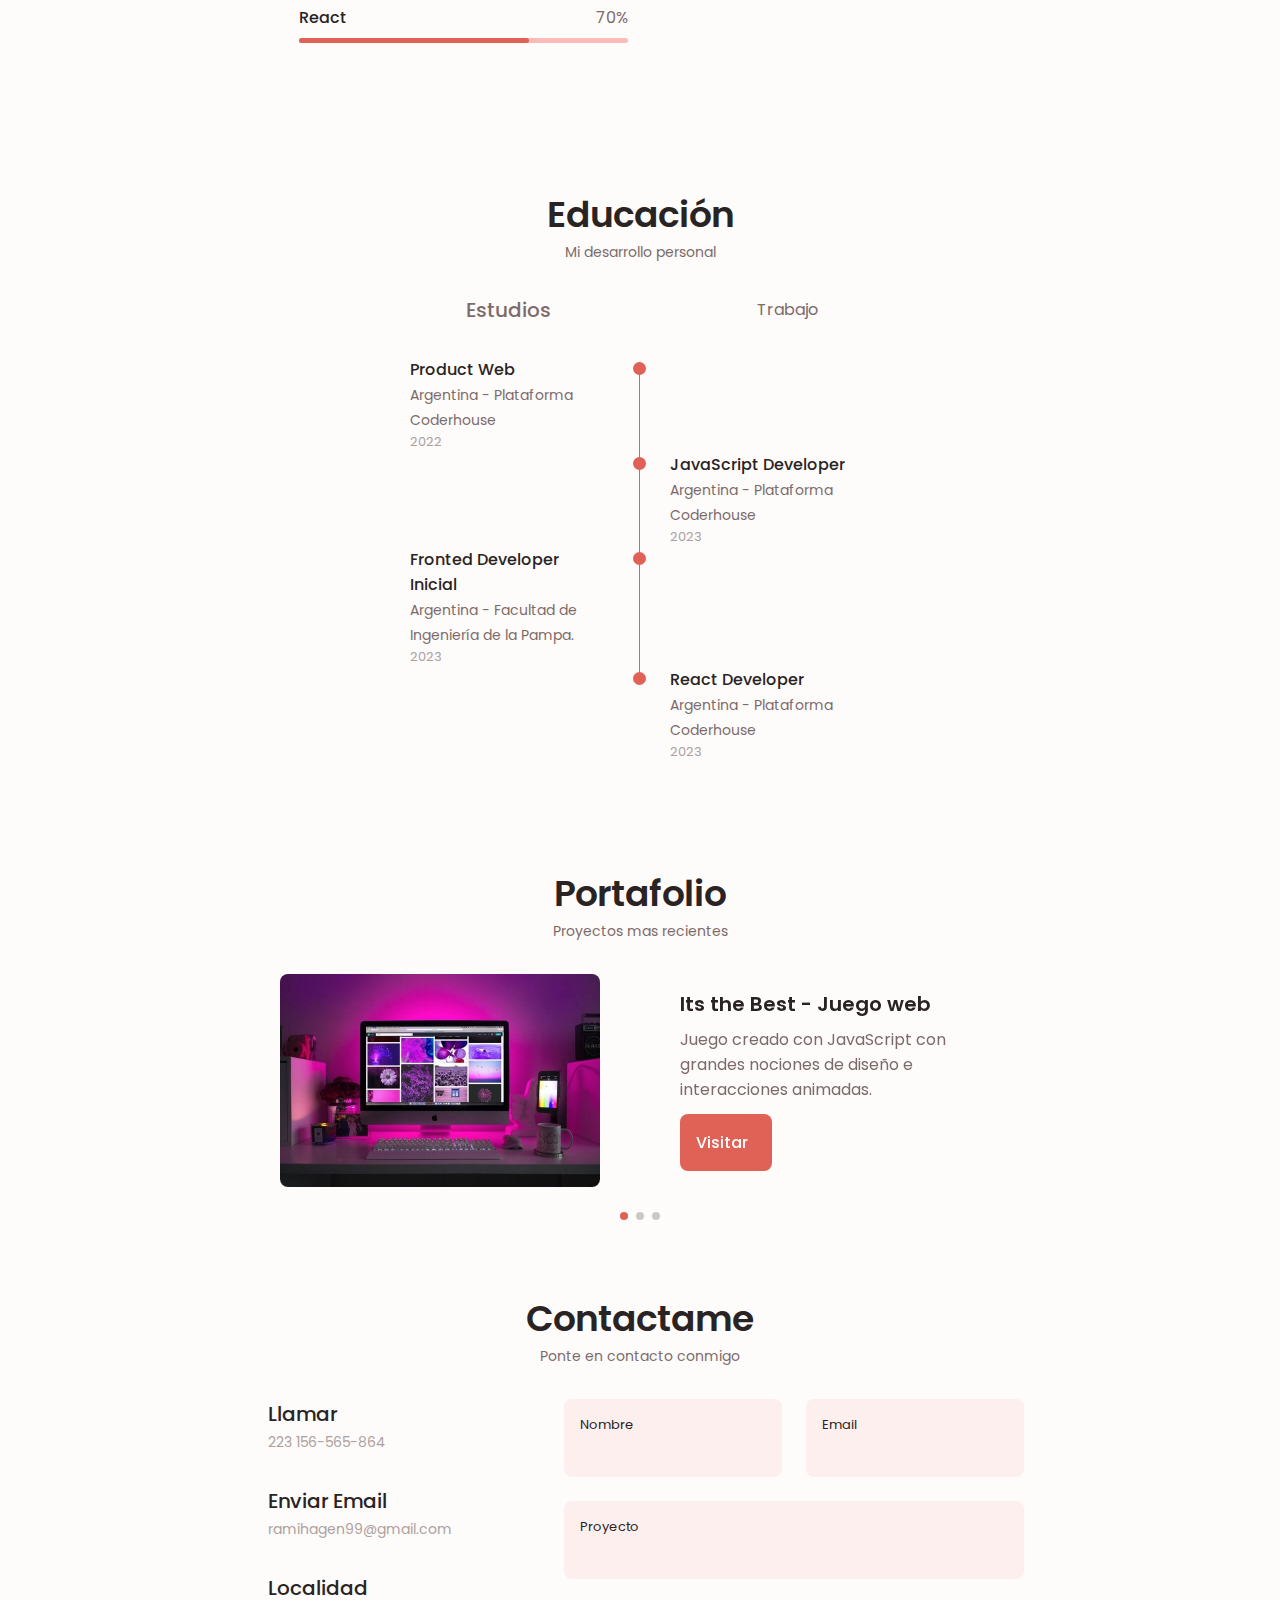
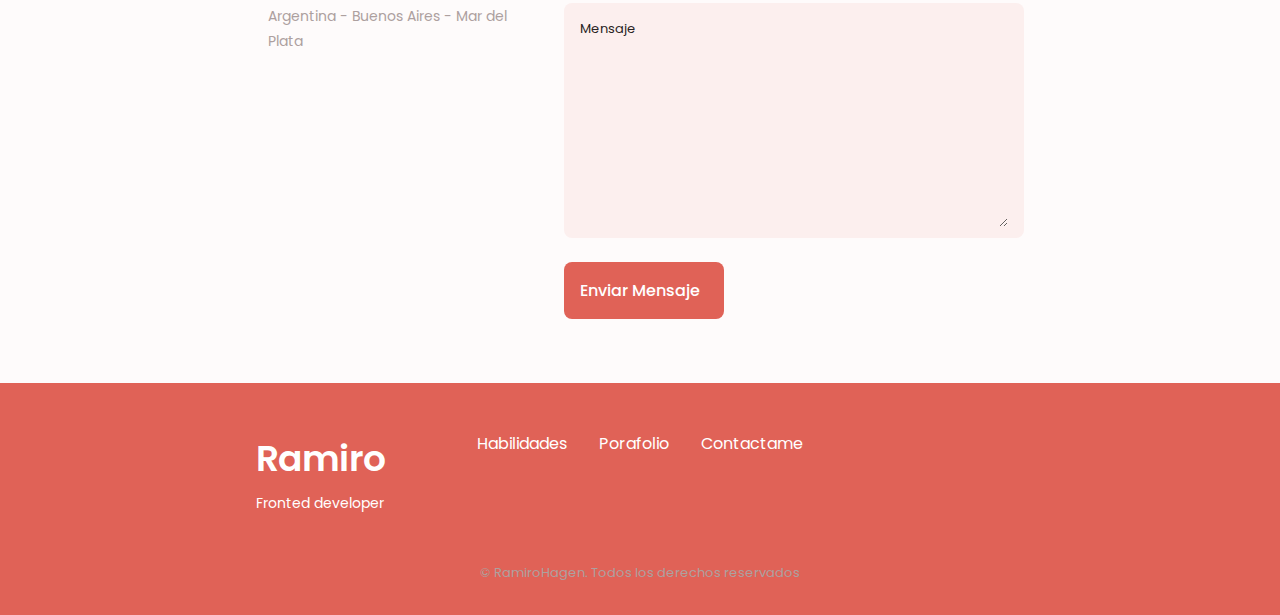
==== commit 8b0399d7: "correccion breakpoints" ====
--- a/index.html
+++ b/index.html
@@ -3,7 +3,7 @@
     <head>
         <meta charset="UTF-8">
         <meta name="viewport" content="width=device-width, initial-scale=1.0">
-        <link rel="icon" type="image/png" href="" sizes="16x16"> 
+        <link rel="icon" type="image/png" href="favicon.png"> 
 
         <!--==================== UNICONS ====================-->
         <link rel="stylesheet" href="https://unicons.iconscout.com/release/v4.0.8/css/line.css">
@@ -76,13 +76,13 @@
                 <div class="home__container container grid">
                     <div class="home__content grid">
                        <div class="home__social">
-                        <a href="https:www.linkedin.com" target="_blank" class="home__social-icon">
+                        <a href="https://www.linkedin.com/in/ramiro-hagen-38a903253/" target="_blank" class="home__social-icon">
                             <i class="uil uil-linkedin-alt"></i>
                         </a>
-                        <a href="www.github.com" target="_blank" class="home__social-icon">
+                        <a href="https://github.com/RamiroHagen" target="_blank" class="home__social-icon">
                             <i class="uil uil-github-alt"></i>  
                         </a>
-                        <a href="www.instagram.com" target="_blank" class="home__social-icon">
+                        <a href="https://www.instagram.com/ramirohagen/" target="_blank" class="home__social-icon">
                             <i class="uil uil-instagram"></i>
                         </a>
                        </div> 
@@ -149,12 +149,12 @@
 
                             <div>
                                 <span class="about__info-title">00</span>
-                                <span class="about__info-name">Trabajo en<br>companias</span>
+                                <span class="about__info-name">Trabajo en<br> empresas</span>
                             </div>
                         </div>
 
                         <div class="about__buttons">
-                            <a href="Experiencia.html" class="button button--flex about__button">
+                            <a href="assets/pag/Experiencia.html" class="button button--flex about__button">
                                 Experiencias Laborales<i class="uil uil-angle-double-down button__icon"></i>
                             </a>
                         </div>
@@ -393,9 +393,9 @@
                             <img src="assets/img/portfolio1.jpg" alt="" class="portfolio__img">
 
                             <div class="portfolio__data">
-                                <h3 class="portfolio__title">Web 1</h3>
-                                <p class="portfolio__description">Sitio web adaptable a todos los dispositivos, con componentes ui e interacciones animadas.</p>
-                                <a href="#" class="button button--flex button--small portfolio__button">
+                                <h3 class="portfolio__title">Its the Best - Juego web</h3>
+                                <p class="portfolio__description">Juego creado con JavaScript con grandes nociones de diseño e interacciones animadas.</p>
+                                <a href="https://ramirohagen.github.io/Its-The-Best/index.html" target="_blank" class="button button--flex button--small portfolio__button">
                                     Visitar
                                     <i class="uil uil-arrow-right button__icon"></i>
                                 </a>
@@ -407,9 +407,9 @@
                             <img src="assets/img/portfolio2.jpg" alt="" class="portfolio__img">
 
                             <div class="portfolio__data">
-                                <h3 class="portfolio__title">Web 2</h3>
-                                <p class="portfolio__description">Sitio web adaptable a todos los dispositivos, con componentes ui e interacciones animadas.</p>
-                                <a href="#" class="button button--flex button--small portfolio__button">
+                                <h3 class="portfolio__title">Ecommerce Red Diamond Gaming</h3>
+                                <p class="portfolio__description">Sitio web e-commerce adaptable a todos los dispositivos, creado a partir de React js.</p>
+                                <a href="https://github.com/RamiroHagen/RedDiamond-Gaming-Hardware-e-commerce-" target="_blank" class="button button--flex button--small portfolio__button">
                                     Visitar
                                     <i class="uil uil-arrow-right button__icon"></i>
                                 </a>
@@ -421,9 +421,9 @@
                             <img src="assets/img/portfolio3.jpg" alt="" class="portfolio__img">
 
                             <div class="portfolio__data">
-                                <h3 class="portfolio__title">Web 3</h3>
-                                <p class="portfolio__description">Sitio web adaptable a todos los dispositivos, con componentes ui e interacciones animadas.</p>
-                                <a href="#" class="button button--flex button--small portfolio__button">
+                                <h3 class="portfolio__title">Copa Mundial de Futbol Qatar 2022</h3>
+                                <p class="portfolio__description">Sitio web responsive diseñado con HTML, CSS y Boostrap, con interacciones dinamicas.</p>
+                                <a href="https://ramirohagen.github.io/CopaMundialQatar2022/index.html" target="_blank" class="button button--flex button--small portfolio__button">
                                     Visitar
                                     <i class="uil uil-arrow-right  button__icon"></i>
                                 </a>
@@ -447,7 +447,7 @@
             <!--==================== CONTACT ME ====================-->
             <section class="contact section" id="contact">
                 <h2 class="section__title">Contactame</h2>
-                <span class="section__subtitle">Ponte en contacto con migo</span>
+                <span class="section__subtitle">Ponte en contacto conmigo</span>
 
                 <div class="container contact__container grid">
                     <div>
@@ -507,7 +507,7 @@
                         </div>
 
                         <div>
-                            <a href="Enviado.html" class="button button--flex contact__button">
+                            <a href="assets/pag/Enviado.html" class="button button--flex contact__button">
                                 Enviar Mensaje
                                 <i class="uil uil-message button__icon button__icon"></i>
                             </a>
@@ -539,15 +539,15 @@
                     </ul>
 
                     <div class="footer__socials">
-                        <a href="" class="footer__social">
+                        <a href="https://www.linkedin.com/in/ramiro-hagen-38a903253/" target="_blank" class="footer__social">
                             <i class="uil uil-linkedin"></i>
                         </a>
 
-                        <a href="https://www.facebook.com/" target="_blank" class="footer__social">
+                        <a href="https://www.facebook.com/ramirohagen99/" target="_blank" class="footer__social">
                             <i class="uil uil-facebook-f"></i>
                         </a>
 
-                        <a href="https://www.instagram.com/" target="_blank" class="footer__social">
+                        <a href="https://www.instagram.com/ramirohagen/" target="_blank" class="footer__social">
                             <i class="uil uil-instagram"></i>
                         </a>
                     </div>
--- a/assets/css/styles.css
+++ b/assets/css/styles.css
@@ -5,11 +5,9 @@
 :root {
     --header-height: 3rem;
 
-    /*========== Colors ==========*/
-    /* Change favorite color */
-    --hue-color: 5; /*Purple 250 - Green 142 - Blue 230 - Pink 340*/
-
-    /* HSL color mode */
+    /*========== Colores ==========*/
+    --hue-color: 5;
+
     --first-color: hsl(var(--hue-color), 69%, 61%);
     --first-color-second: hsl(var(--hue-color), 69%, 61%);
     --first-color-alt: hsl(var(--hue-color), 57%, 53%);
@@ -22,11 +20,7 @@
     --container-color: #fff;
     --scroll-bar-color: hsl(var(--hue-color), 12%, 90%);
     --scroll-thumb-color: hsl(var(--hue-color), 12%, 80%);
-
-    /*========== Font and typography ==========*/
     --body-font: 'Poppins', sans-serif;
-
-    /* .5rem = 8px, 1rem = 16px, 1.5rem = 24px ... */
     --big-font-size: 2rem;
     --h1-font-size: 1.5rem;
     --h2-font-size: 1.25rem;
@@ -35,12 +29,10 @@
     --small-font-size: .813rem;
     --smaller-font-size: .75rem;
 
-    /*========== Font weight ==========*/
     --font-medium: 500;
     --font-semi-bold: 600;
 
     /*========== Margenes Bottom ==========*/
-    /* .25rem = 4px, .5rem = 8px, .75rem = 12px ... */
     --mb-0-25: .25rem;
     --mb-0-5: .5rem;
     --mb-0-75: .75rem;
@@ -56,7 +48,7 @@
     --z-modal: 1000;
 }
 
-/* Font size for large devices */
+/* for large devices */
 @media screen and (min-width: 968px) {
     :root {
         --big-font-size: 3rem;
@@ -273,7 +265,6 @@
   color: var(--first-color) !important;
 }
 
-/* Change background header */
 .scroll-header{
   box-shadow: 0 -1px 4px rgba(0,0,0,.15);
 }
@@ -607,13 +598,6 @@
   background-color: var(--first-color);
   transform: translate(6px, -7px);
 }
-
-
-/*==================== SERVICES ====================*/
-
-
-/* Active Modal */
-
 
 /*==================== PORTFOLIO ====================*/
 .portfolio__container{
@@ -825,9 +809,6 @@
 }
 
 /*==================== MEDIA QUERIES ====================*/
-/* For small devices */
-
-
 /* For medium devices */
 @media screen and (min-width: 410px){
   .home__social{
@@ -835,20 +816,7 @@
   }
 }
 
-@media screen and (min-width: 568px){
-  .home__content{
-    grid-template-columns: max-content 1fr 1fr;
-  }
-  .home__data{
-    grid-column: initial;
-  }
-  .home__social{
-    margin-right: 0;
-  }
-  .home__img{
-    order: 1;
-    justify-self: center;
-  }
+@media screen and (min-width: 420px){
   .about__container,
   .skills__container,
   .portfolio__content,
@@ -856,6 +824,34 @@
   .footer__container{
     grid-template-columns: repeat(2,1fr)
   }
+  .qualification__sections{
+    display: grid;
+    grid-template-columns: .6fr;
+    justify-content: center;
+  }
+}
+
+@media screen and (min-width: 568px){
+  .home__content{
+    grid-template-columns: max-content 1fr 1fr;
+  }
+  .home__data{
+    grid-column: initial;
+  }
+  .home__social{
+    margin-right: 0;
+  }
+  .home__img{
+    order: 1;
+    justify-self: center;
+  }
+  .about__container,
+  .skills__container,
+  .portfolio__content,
+  .contact__container,
+  .footer__container{
+    grid-template-columns: repeat(2,1fr)
+  }
 
   /*cambiar breakpoints de .portfolio__conent y bajar mas el de qualifications*/
 
